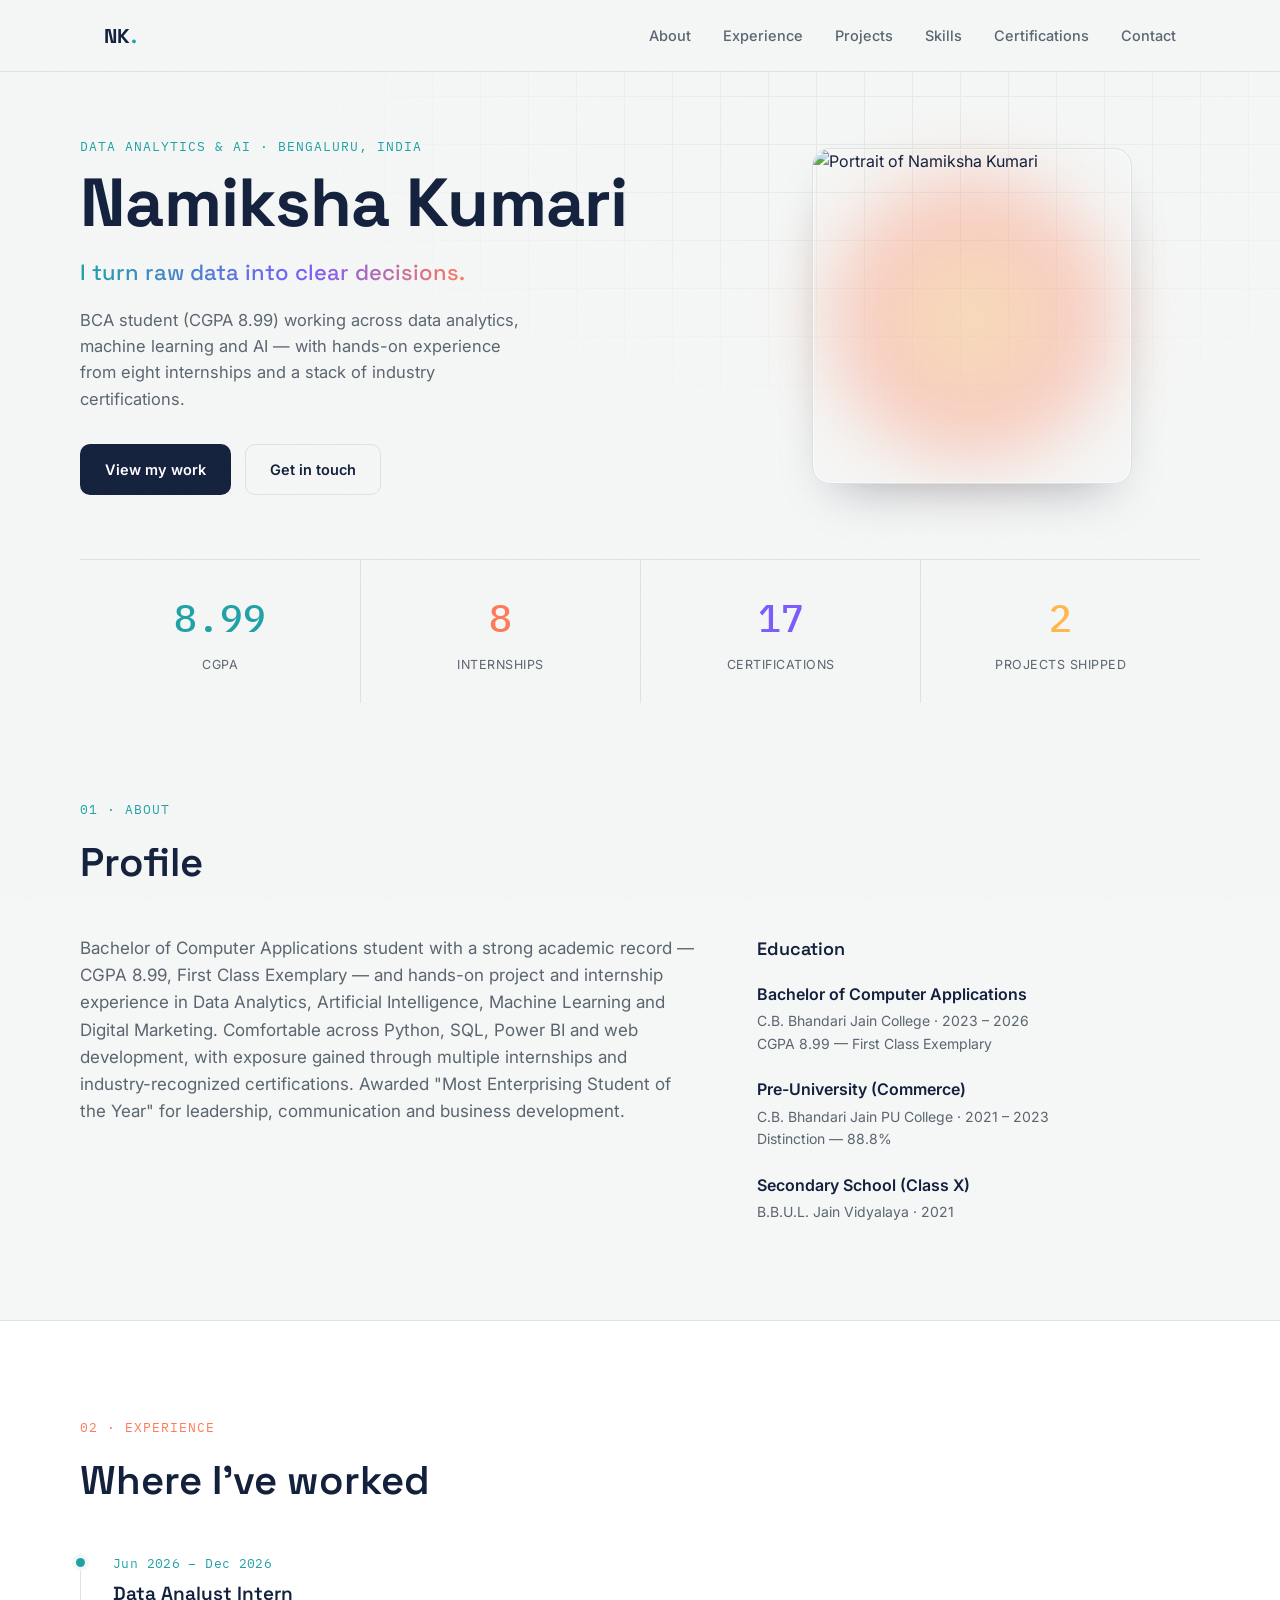
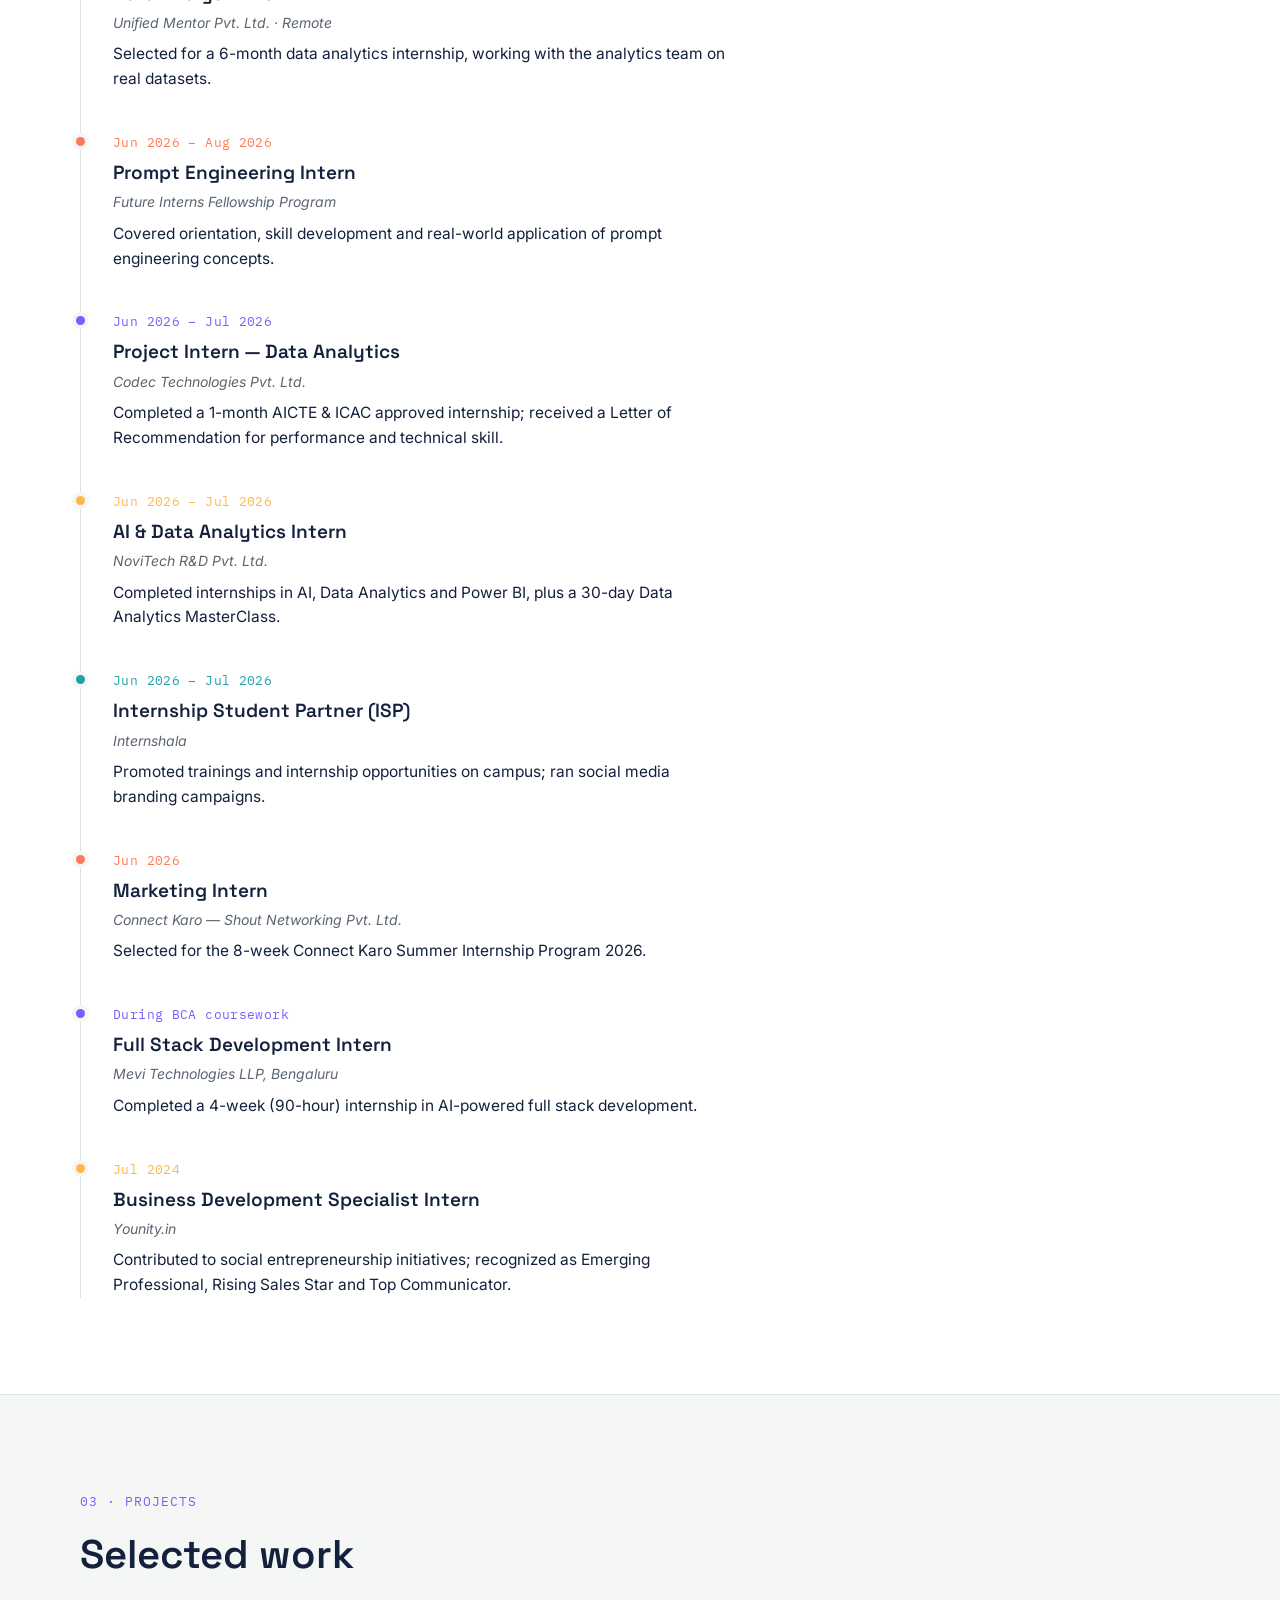
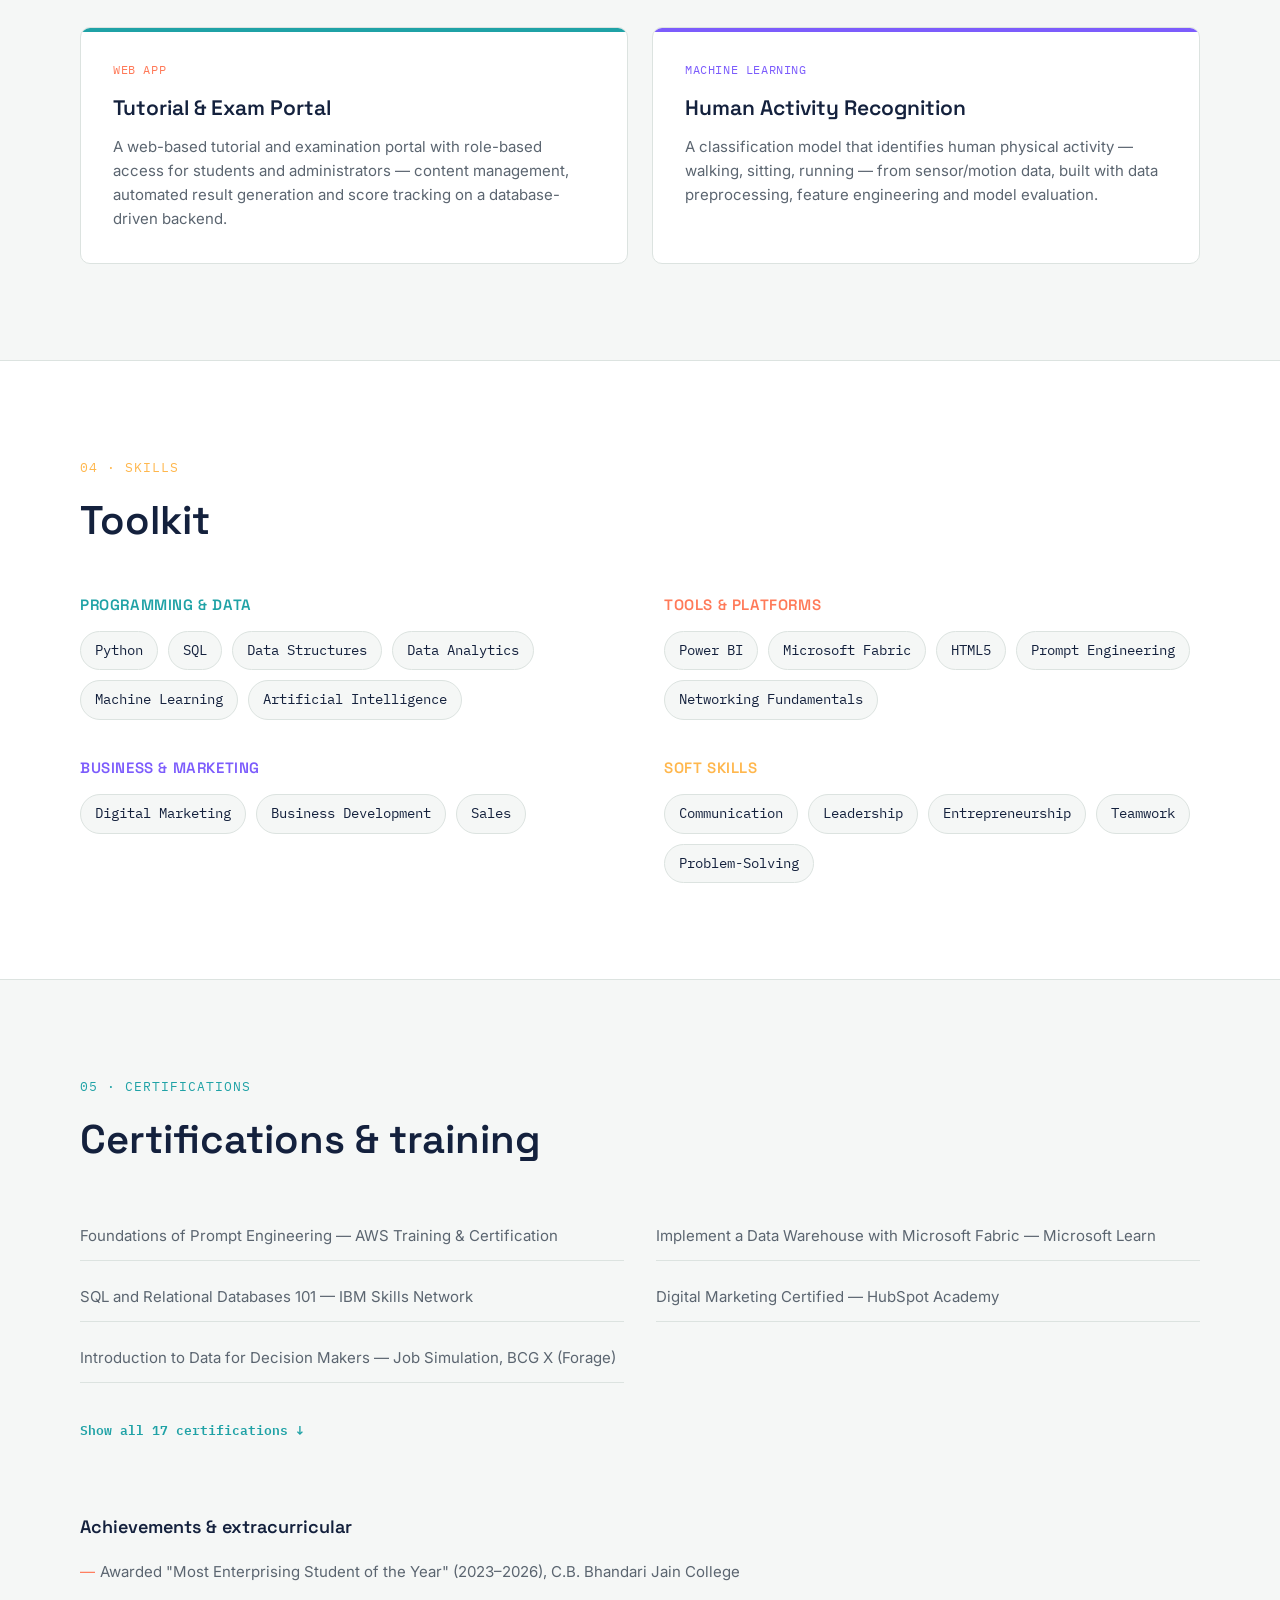
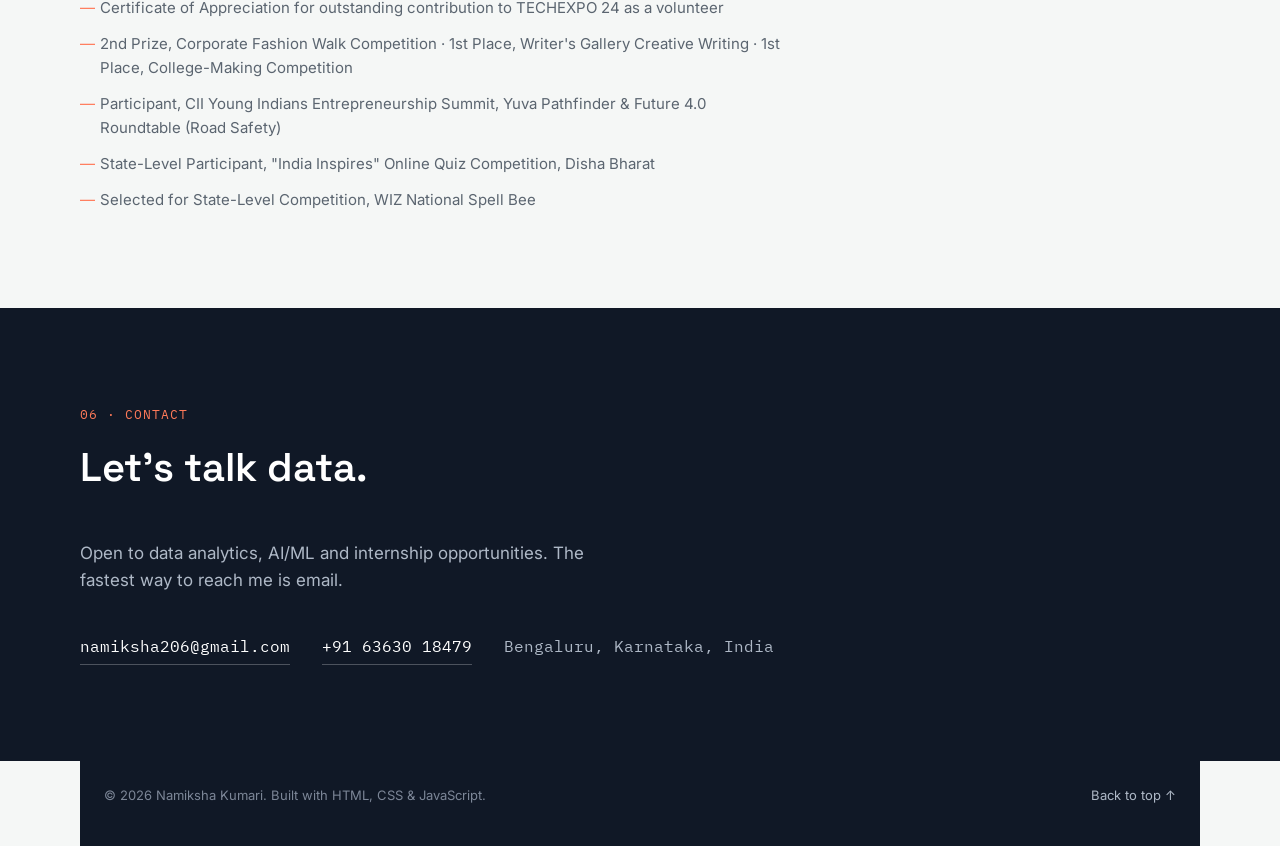
==== index.html @ ae010afa "Add files via upload" ====
<!DOCTYPE html>
<html lang="en">
<head>
<meta charset="UTF-8">
<meta name="viewport" content="width=device-width, initial-scale=1.0">
<title>Namiksha Kumari — Data Analytics &amp; AI</title>
<meta name="description" content="Portfolio of Namiksha Kumari — Data Analytics, AI &amp; Machine Learning student.">
<link rel="preconnect" href="https://fonts.googleapis.com">
<link href="https://fonts.googleapis.com/css2?family=Space+Grotesk:wght@500;600;700&family=Inter:wght@400;500;600&family=IBM+Plex+Mono:wght@400;500&display=swap" rel="stylesheet">
<link rel="stylesheet" href="style.css">
</head>
<body>

<div class="grain" aria-hidden="true"></div>

<header class="nav" id="nav">
  <div class="nav__inner">
    <a href="#top" class="nav__brand">NK<span class="nav__brand-dot">.</span></a>
    <nav class="nav__links" id="navLinks">
      <a href="#about" class="nav__link">About</a>
      <a href="#experience" class="nav__link">Experience</a>
      <a href="#projects" class="nav__link">Projects</a>
      <a href="#skills" class="nav__link">Skills</a>
      <a href="#certifications" class="nav__link">Certifications</a>
      <a href="#contact" class="nav__link">Contact</a>
    </nav>
    <button class="nav__toggle" id="navToggle" aria-label="Toggle menu" aria-expanded="false">
      <span></span><span></span><span></span>
    </button>
  </div>
</header>

<main>

  <!-- HERO -->
  <section class="hero" id="top">
    <div class="hero__grid" aria-hidden="true"></div>
    <div class="hero__inner">
      <div class="hero__text">
        <p class="eyebrow">Data Analytics &amp; AI · Bengaluru, India</p>
        <h1 class="hero__name">Namiksha Kumari</h1>
        <p class="hero__tagline">I turn raw data into clear decisions.</p>
        <p class="hero__sub">BCA student (CGPA 8.99) working across data analytics, machine learning and AI —
          with hands-on experience from eight internships and a stack of industry certifications.</p>
        <div class="hero__cta">
          <a href="#projects" class="btn btn--primary">View my work</a>
          <a href="#contact" class="btn btn--ghost">Get in touch</a>
        </div>
      </div>
      <div class="hero__figure">
        <div class="hero__photo-wrap">
          <img src="assets/profile.jpg" alt="Portrait of Namiksha Kumari" class="hero__photo">
        </div>
      </div>
    </div>

    <div class="kpi" id="kpi">
      <div class="kpi__item">
        <span class="kpi__num" data-count="8.99" data-decimals="2">0</span>
        <span class="kpi__label">CGPA</span>
      </div>
      <div class="kpi__item">
        <span class="kpi__num" data-count="8">0</span>
        <span class="kpi__label">Internships</span>
      </div>
      <div class="kpi__item">
        <span class="kpi__num" data-count="17">0</span>
        <span class="kpi__label">Certifications</span>
      </div>
      <div class="kpi__item">
        <span class="kpi__num" data-count="2">0</span>
        <span class="kpi__label">Projects Shipped</span>
      </div>
    </div>
  </section>

  <!-- ABOUT -->
  <section class="section" id="about">
    <div class="section__inner">
      <p class="eyebrow">01 · About</p>
      <h2 class="section__title">Profile</h2>
      <div class="about__grid">
        <p class="about__text reveal">
          Bachelor of Computer Applications student with a strong academic record — CGPA 8.99, First Class
          Exemplary — and hands-on project and internship experience in Data Analytics, Artificial Intelligence,
          Machine Learning and Digital Marketing. Comfortable across Python, SQL, Power BI and web development,
          with exposure gained through multiple internships and industry-recognized certifications. Awarded
          "Most Enterprising Student of the Year" for leadership, communication and business development.
        </p>
        <div class="about__education reveal">
          <h3 class="about__sub-title">Education</h3>
          <ul class="edu-list">
            <li>
              <p class="edu-list__title">Bachelor of Computer Applications</p>
              <p class="edu-list__meta">C.B. Bhandari Jain College · 2023 – 2026</p>
              <p class="edu-list__meta">CGPA 8.99 — First Class Exemplary</p>
            </li>
            <li>
              <p class="edu-list__title">Pre-University (Commerce)</p>
              <p class="edu-list__meta">C.B. Bhandari Jain PU College · 2021 – 2023</p>
              <p class="edu-list__meta">Distinction — 88.8%</p>
            </li>
            <li>
              <p class="edu-list__title">Secondary School (Class X)</p>
              <p class="edu-list__meta">B.B.U.L. Jain Vidyalaya · 2021</p>
            </li>
          </ul>
        </div>
      </div>
    </div>
  </section>

  <!-- EXPERIENCE -->
  <section class="section section--tint" id="experience">
    <div class="section__inner">
      <p class="eyebrow">02 · Experience</p>
      <h2 class="section__title">Where I've worked</h2>

      <ol class="timeline" id="timeline">
        <li class="timeline__item reveal">
          <div class="timeline__date">Jun 2026 – Dec 2026</div>
          <div class="timeline__body">
            <h3>Data Analyst Intern</h3>
            <p class="timeline__org">Unified Mentor Pvt. Ltd. · Remote</p>
            <p>Selected for a 6-month data analytics internship, working with the analytics team on real datasets.</p>
          </div>
        </li>
        <li class="timeline__item reveal">
          <div class="timeline__date">Jun 2026 – Aug 2026</div>
          <div class="timeline__body">
            <h3>Prompt Engineering Intern</h3>
            <p class="timeline__org">Future Interns Fellowship Program</p>
            <p>Covered orientation, skill development and real-world application of prompt engineering concepts.</p>
          </div>
        </li>
        <li class="timeline__item reveal">
          <div class="timeline__date">Jun 2026 – Jul 2026</div>
          <div class="timeline__body">
            <h3>Project Intern — Data Analytics</h3>
            <p class="timeline__org">Codec Technologies Pvt. Ltd.</p>
            <p>Completed a 1-month AICTE &amp; ICAC approved internship; received a Letter of Recommendation for
              performance and technical skill.</p>
          </div>
        </li>
        <li class="timeline__item reveal">
          <div class="timeline__date">Jun 2026 – Jul 2026</div>
          <div class="timeline__body">
            <h3>AI &amp; Data Analytics Intern</h3>
            <p class="timeline__org">NoviTech R&amp;D Pvt. Ltd.</p>
            <p>Completed internships in AI, Data Analytics and Power BI, plus a 30-day Data Analytics MasterClass.</p>
          </div>
        </li>
        <li class="timeline__item reveal">
          <div class="timeline__date">Jun 2026 – Jul 2026</div>
          <div class="timeline__body">
            <h3>Internship Student Partner (ISP)</h3>
            <p class="timeline__org">Internshala</p>
            <p>Promoted trainings and internship opportunities on campus; ran social media branding campaigns.</p>
          </div>
        </li>
        <li class="timeline__item reveal">
          <div class="timeline__date">Jun 2026</div>
          <div class="timeline__body">
            <h3>Marketing Intern</h3>
            <p class="timeline__org">Connect Karo — Shout Networking Pvt. Ltd.</p>
            <p>Selected for the 8-week Connect Karo Summer Internship Program 2026.</p>
          </div>
        </li>
        <li class="timeline__item reveal">
          <div class="timeline__date">During BCA coursework</div>
          <div class="timeline__body">
            <h3>Full Stack Development Intern</h3>
            <p class="timeline__org">Mevi Technologies LLP, Bengaluru</p>
            <p>Completed a 4-week (90-hour) internship in AI-powered full stack development.</p>
          </div>
        </li>
        <li class="timeline__item reveal">
          <div class="timeline__date">Jul 2024</div>
          <div class="timeline__body">
            <h3>Business Development Specialist Intern</h3>
            <p class="timeline__org">Younity.in</p>
            <p>Contributed to social entrepreneurship initiatives; recognized as Emerging Professional, Rising
              Sales Star and Top Communicator.</p>
          </div>
        </li>
      </ol>
    </div>
  </section>

  <!-- PROJECTS -->
  <section class="section" id="projects">
    <div class="section__inner">
      <p class="eyebrow">03 · Projects</p>
      <h2 class="section__title">Selected work</h2>
      <div class="cards">
        <article class="card reveal">
          <p class="card__tag">Web App</p>
          <h3 class="card__title">Tutorial &amp; Exam Portal</h3>
          <p class="card__text">A web-based tutorial and examination portal with role-based access for students
            and administrators — content management, automated result generation and score tracking on a
            database-driven backend.</p>
        </article>
        <article class="card reveal">
          <p class="card__tag">Machine Learning</p>
          <h3 class="card__title">Human Activity Recognition</h3>
          <p class="card__text">A classification model that identifies human physical activity — walking,
            sitting, running — from sensor/motion data, built with data preprocessing, feature engineering and
            model evaluation.</p>
        </article>
      </div>
    </div>
  </section>

  <!-- SKILLS -->
  <section class="section section--tint" id="skills">
    <div class="section__inner">
      <p class="eyebrow">04 · Skills</p>
      <h2 class="section__title">Toolkit</h2>
      <div class="skills">
        <div class="skills__group reveal">
          <h3>Programming &amp; Data</h3>
          <div class="chips">
            <span class="chip">Python</span>
            <span class="chip">SQL</span>
            <span class="chip">Data Structures</span>
            <span class="chip">Data Analytics</span>
            <span class="chip">Machine Learning</span>
            <span class="chip">Artificial Intelligence</span>
          </div>
        </div>
        <div class="skills__group reveal">
          <h3>Tools &amp; Platforms</h3>
          <div class="chips">
            <span class="chip">Power BI</span>
            <span class="chip">Microsoft Fabric</span>
            <span class="chip">HTML5</span>
            <span class="chip">Prompt Engineering</span>
            <span class="chip">Networking Fundamentals</span>
          </div>
        </div>
        <div class="skills__group reveal">
          <h3>Business &amp; Marketing</h3>
          <div class="chips">
            <span class="chip">Digital Marketing</span>
            <span class="chip">Business Development</span>
            <span class="chip">Sales</span>
          </div>
        </div>
        <div class="skills__group reveal">
          <h3>Soft Skills</h3>
          <div class="chips">
            <span class="chip">Communication</span>
            <span class="chip">Leadership</span>
            <span class="chip">Entrepreneurship</span>
            <span class="chip">Teamwork</span>
            <span class="chip">Problem-Solving</span>
          </div>
        </div>
      </div>
    </div>
  </section>

  <!-- CERTIFICATIONS -->
  <section class="section" id="certifications">
    <div class="section__inner">
      <p class="eyebrow">05 · Certifications</p>
      <h2 class="section__title">Certifications &amp; training</h2>

      <ul class="cert-list" id="certList">
        <li>Foundations of Prompt Engineering — AWS Training &amp; Certification</li>
        <li>Implement a Data Warehouse with Microsoft Fabric — Microsoft Learn</li>
        <li>SQL and Relational Databases 101 — IBM Skills Network</li>
        <li>Digital Marketing Certified — HubSpot Academy</li>
        <li>Introduction to Data for Decision Makers — Job Simulation, BCG X (Forage)</li>
        <li class="cert-list__extra">Data Visualisation: Empowering Business with Effective Insights — Tata (Forage)</li>
        <li class="cert-list__extra">GenAI Powered Data Analytics — Job Simulation, Tata (Forage)</li>
        <li class="cert-list__extra">Quantitative Research — Job Simulation, JPMorgan Chase &amp; Co. (Forage)</li>
        <li class="cert-list__extra">Markets Quantitative Analysis — Job Simulation, Citi (Forage)</li>
        <li class="cert-list__extra">Data Analytics Job Simulation — Deloitte (Forage)</li>
        <li class="cert-list__extra">Cyber Job Simulation — Deloitte (Forage)</li>
        <li class="cert-list__extra">AI For All (AI Aware Stage) — Intel &amp; CBSE, Digital India</li>
        <li class="cert-list__extra">30 Days Power BI Micro Course — SkillCourse</li>
        <li class="cert-list__extra">30 Days Python Micro Course — SkillCourse</li>
        <li class="cert-list__extra">AI Powered Digital Marketing Strategies Workshop — Digital Maven, Incanto Dynamics</li>
        <li class="cert-list__extra">Coding Camp: SQL, Data Structures, HTML5, Networking &amp; Power BI — Alpha Tech Academy (Grade A+)</li>
        <li class="cert-list__extra">Data Science and Machine Learning — Primax Eduacademy (Grade A)</li>
      </ul>
      <button class="btn btn--text" id="certToggle" aria-expanded="false">Show all 17 certifications ↓</button>

      <div class="achievements reveal">
        <h3 class="about__sub-title">Achievements &amp; extracurricular</h3>
        <ul class="achieve-list">
          <li>Awarded "Most Enterprising Student of the Year" (2023–2026), C.B. Bhandari Jain College</li>
          <li>Certificate of Appreciation for outstanding contribution to TECHEXPO 24 as a volunteer</li>
          <li>2nd Prize, Corporate Fashion Walk Competition · 1st Place, Writer's Gallery Creative Writing · 1st Place, College-Making Competition</li>
          <li>Participant, CII Young Indians Entrepreneurship Summit, Yuva Pathfinder &amp; Future 4.0 Roundtable (Road Safety)</li>
          <li>State-Level Participant, "India Inspires" Online Quiz Competition, Disha Bharat</li>
          <li>Selected for State-Level Competition, WIZ National Spell Bee</li>
        </ul>
      </div>
    </div>
  </section>

  <!-- CONTACT -->
  <section class="section section--dark" id="contact">
    <div class="section__inner">
      <p class="eyebrow eyebrow--light">06 · Contact</p>
      <h2 class="section__title section__title--light">Let's talk data.</h2>
      <p class="contact__text">
        Open to data analytics, AI/ML and internship opportunities. The fastest way to reach me is email.
      </p>
      <div class="contact__links">
        <a href="mailto:namiksha206@gmail.com" class="contact__link">namiksha206@gmail.com</a>
        <a href="tel:+916363018479" class="contact__link">+91 63630 18479</a>
        <span class="contact__link contact__link--static">Bengaluru, Karnataka, India</span>
      </div>
    </div>
  </section>

</main>

<footer class="footer">
  <p>© <span id="year"></span> Namiksha Kumari. Built with HTML, CSS &amp; JavaScript.</p>
  <a href="#top" class="footer__top">Back to top ↑</a>
</footer>

<script src="script.js"></script>
</body>
</html>
---- style.css ----
/* ============================================
   TOKENS
   ============================================ */
:root {
  --bg: #F5F7F6;
  --surface: #FFFFFF;
  --ink: #14213D;
  --muted: #5B6570;
  --accent: #1FA2A6;
  --accent-2: #FF7A59;
  --accent-3: #7C5CFC;
  --accent-4: #FFB74D;
  --line: #DCE3E0;
  --dark: #101826;
  --dark-surface: #16203099;

  --font-display: "Space Grotesk", sans-serif;
  --font-body: "Inter", sans-serif;
  --font-mono: "IBM Plex Mono", monospace;

  --radius: 10px;
  --max-w: 1120px;
  --nav-h: 72px;
}

* { box-sizing: border-box; }

html {
  scroll-behavior: smooth;
  scroll-padding-top: var(--nav-h);
}

@media (prefers-reduced-motion: reduce) {
  html { scroll-behavior: auto; }
  * { animation-duration: 0.001ms !important; transition-duration: 0.001ms !important; }
}

body {
  margin: 0;
  background: var(--bg);
  color: var(--ink);
  font-family: var(--font-body);
  font-size: 16px;
  line-height: 1.6;
  -webkit-font-smoothing: antialiased;
}

img { max-width: 100%; display: block; }

a { color: inherit; text-decoration: none; }

ul, ol { margin: 0; padding: 0; list-style: none; }

h1, h2, h3 { font-family: var(--font-display); margin: 0; }

p { margin: 0; }

::selection { background: var(--accent); color: #fff; }

:focus-visible {
  outline: 2px solid var(--accent);
  outline-offset: 3px;
}

/* faint grain/texture overlay for depth */
.grain {
  position: fixed;
  inset: 0;
  pointer-events: none;
  z-index: 999;
  opacity: 0.025;
  background-image: url("data:image/svg+xml,%3Csvg xmlns='http://www.w3.org/2000/svg' width='120' height='120'%3E%3Cfilter id='n'%3E%3CfeTurbulence type='fractalNoise' baseFrequency='0.9' numOctaves='2' stitchTiles='stitch'/%3E%3C/filter%3E%3Crect width='100%25' height='100%25' filter='url(%23n)'/%3E%3C/svg%3E");
}

.eyebrow {
  font-family: var(--font-mono);
  font-size: 12.5px;
  letter-spacing: 0.08em;
  text-transform: uppercase;
  color: var(--accent);
  margin-bottom: 12px;
}
.eyebrow--light { color: var(--accent-2); }

/* section-specific eyebrow colors: each section gets its own hue from the palette */
#about .eyebrow { color: var(--accent); }
#experience .eyebrow { color: var(--accent-2); }
#projects .eyebrow { color: var(--accent-3); }
#skills .eyebrow { color: var(--accent-4); }
#certifications .eyebrow { color: var(--accent); }

/* ============================================
   NAV
   ============================================ */
.nav {
  position: fixed;
  top: 0; left: 0; right: 0;
  height: var(--nav-h);
  z-index: 100;
  background: rgba(245, 247, 246, 0.82);
  backdrop-filter: blur(10px);
  border-bottom: 1px solid var(--line);
}
.nav__inner {
  max-width: var(--max-w);
  margin: 0 auto;
  height: 100%;
  padding: 0 24px;
  display: flex;
  align-items: center;
  justify-content: space-between;
}
.nav__brand {
  font-family: var(--font-display);
  font-weight: 700;
  font-size: 20px;
  letter-spacing: 0.02em;
}
.nav__brand-dot { color: var(--accent); }
.nav__links {
  display: flex;
  gap: 32px;
}
.nav__link {
  font-size: 14.5px;
  font-weight: 500;
  color: var(--muted);
  position: relative;
  padding: 4px 0;
  transition: color 0.2s ease;
}
.nav__link::after {
  content: "";
  position: absolute;
  left: 0; bottom: -2px;
  width: 0;
  height: 2px;
  background: var(--accent);
  transition: width 0.25s ease;
}
.nav__link:hover,
.nav__link.is-active { color: var(--ink); }
.nav__link:hover::after,
.nav__link.is-active::after { width: 100%; }

.nav__toggle {
  display: none;
  flex-direction: column;
  justify-content: center;
  gap: 5px;
  width: 32px;
  height: 32px;
  background: none;
  border: none;
  cursor: pointer;
}
.nav__toggle span {
  display: block;
  height: 2px;
  background: var(--ink);
  border-radius: 2px;
  transition: transform 0.25s ease, opacity 0.25s ease;
}
.nav__toggle[aria-expanded="true"] span:nth-child(1) { transform: translateY(7px) rotate(45deg); }
.nav__toggle[aria-expanded="true"] span:nth-child(2) { opacity: 0; }
.nav__toggle[aria-expanded="true"] span:nth-child(3) { transform: translateY(-7px) rotate(-45deg); }

/* ============================================
   BUTTONS
   ============================================ */
.btn {
  display: inline-flex;
  align-items: center;
  gap: 8px;
  padding: 13px 24px;
  border-radius: var(--radius);
  font-size: 14.5px;
  font-weight: 600;
  font-family: var(--font-body);
  border: 1px solid transparent;
  cursor: pointer;
  transition: transform 0.2s ease, background 0.2s ease, border-color 0.2s ease;
}
.btn:hover { transform: translateY(-2px); }
.btn--primary {
  background: var(--ink);
  color: #fff;
}
.btn--primary:hover {
  background: linear-gradient(100deg, var(--accent) 0%, var(--accent-3) 100%);
}
.btn--ghost {
  border-color: var(--line);
  color: var(--ink);
  background: transparent;
}
.btn--ghost:hover { border-color: var(--ink); }
.btn--text {
  background: none;
  border: none;
  padding: 8px 0;
  color: var(--accent);
  font-family: var(--font-mono);
  font-size: 13px;
  margin-top: 28px;
  display: block;
}
.btn--text:hover { color: var(--ink); }

/* ============================================
   HERO
   ============================================ */
.hero {
  position: relative;
  padding: calc(var(--nav-h) + 64px) 24px 0;
  overflow: hidden;
}
.hero__grid {
  position: absolute;
  inset: 0;
  background-image:
    linear-gradient(var(--line) 1px, transparent 1px),
    linear-gradient(90deg, var(--line) 1px, transparent 1px);
  background-size: 48px 48px;
  mask-image: radial-gradient(ellipse 70% 60% at 70% 20%, black 10%, transparent 70%);
  opacity: 0.6;
}
.hero__inner {
  position: relative;
  max-width: var(--max-w);
  margin: 0 auto;
  display: grid;
  grid-template-columns: 1.15fr 0.85fr;
  gap: 48px;
  align-items: center;
  padding-bottom: 64px;
}
.hero__name {
  font-size: clamp(40px, 6vw, 68px);
  font-weight: 700;
  line-height: 1.02;
  letter-spacing: -0.01em;
  margin-bottom: 18px;
}
.hero__tagline {
  font-family: var(--font-display);
  font-size: clamp(18px, 2.2vw, 22px);
  font-weight: 500;
  margin-bottom: 16px;
  background: linear-gradient(100deg, var(--accent) 0%, var(--accent-3) 60%, var(--accent-2) 100%);
  -webkit-background-clip: text;
  background-clip: text;
  color: transparent;
  display: inline-block;
}
.hero__sub {
  color: var(--muted);
  font-size: 16.5px;
  max-width: 46ch;
  margin-bottom: 32px;
}
.hero__cta { display: flex; gap: 14px; flex-wrap: wrap; }

.hero__figure { display: flex; justify-content: center; position: relative; }
.hero__figure::before {
  content: "";
  position: absolute;
  width: 340px;
  height: 340px;
  border-radius: 50%;
  background: radial-gradient(circle, var(--accent-4) 0%, var(--accent-2) 45%, transparent 72%);
  opacity: 0.35;
  filter: blur(30px);
  z-index: 0;
}
.hero__photo-wrap {
  position: relative;
  z-index: 1;
  width: min(320px, 80%);
  aspect-ratio: 1 / 1.05;
  border-radius: 18px;
  overflow: hidden;
  border: 1px solid var(--line);
  box-shadow: 0 24px 48px -24px rgba(20, 33, 61, 0.35);
}
.hero__photo-wrap::after {
  content: "";
  position: absolute;
  inset: 0;
  border-radius: 18px;
  box-shadow: inset 0 0 0 1px rgba(255,255,255,0.4);
}
.hero__photo {
  width: 100%;
  height: 100%;
  object-fit: cover;
}

/* KPI strip: the signature element */
.kpi {
  position: relative;
  max-width: var(--max-w);
  margin: 0 auto;
  border-top: 1px solid var(--line);
  display: grid;
  grid-template-columns: repeat(4, 1fr);
}
.kpi__item {
  padding: 28px 8px;
  text-align: center;
  border-left: 1px solid var(--line);
}
.kpi__item:first-child { border-left: none; }
.kpi__num {
  display: block;
  font-family: var(--font-mono);
  font-size: clamp(26px, 4vw, 38px);
  font-weight: 500;
  color: var(--ink);
}
.kpi__item:nth-child(1) .kpi__num { color: var(--accent); }
.kpi__item:nth-child(2) .kpi__num { color: var(--accent-2); }
.kpi__item:nth-child(3) .kpi__num { color: var(--accent-3); }
.kpi__item:nth-child(4) .kpi__num { color: var(--accent-4); }
.kpi__label {
  display: block;
  margin-top: 6px;
  font-size: 12.5px;
  letter-spacing: 0.04em;
  text-transform: uppercase;
  color: var(--muted);
}

/* ============================================
   SECTIONS (shared)
   ============================================ */
.section { padding: 96px 24px; }
.section--tint { background: var(--surface); border-top: 1px solid var(--line); border-bottom: 1px solid var(--line); }
.section__inner { max-width: var(--max-w); margin: 0 auto; }
.section__title {
  font-size: clamp(28px, 4vw, 40px);
  font-weight: 600;
  margin-bottom: 40px;
  max-width: 20ch;
}
.about__sub-title {
  font-family: var(--font-display);
  font-size: 18px;
  font-weight: 600;
  margin-bottom: 18px;
}

/* reveal-on-scroll */
.reveal {
  opacity: 0;
  transform: translateY(18px);
  transition: opacity 0.6s ease, transform 0.6s ease;
}
.reveal.is-visible {
  opacity: 1;
  transform: translateY(0);
}

/* ============================================
   ABOUT
   ============================================ */
.about__grid {
  display: grid;
  grid-template-columns: 1.4fr 1fr;
  gap: 56px;
}
.about__text { color: var(--muted); font-size: 17px; max-width: 58ch; }
.edu-list { display: flex; flex-direction: column; gap: 22px; }
.edu-list__title { font-weight: 600; margin-bottom: 3px; }
.edu-list__meta { font-size: 14px; color: var(--muted); }

/* ============================================
   TIMELINE
   ============================================ */
.timeline {
  position: relative;
  border-left: 1px solid var(--line);
  padding-left: 32px;
  display: flex;
  flex-direction: column;
  gap: 40px;
}
.timeline__item { position: relative; }
.timeline__item::before {
  content: "";
  position: absolute;
  left: -37.5px;
  top: 5px;
  width: 9px;
  height: 9px;
  border-radius: 50%;
  background: var(--accent);
  box-shadow: 0 0 0 4px var(--bg);
}
.timeline__item:nth-child(4n+1)::before { background: var(--accent); }
.timeline__item:nth-child(4n+2)::before { background: var(--accent-2); }
.timeline__item:nth-child(4n+3)::before { background: var(--accent-3); }
.timeline__item:nth-child(4n+4)::before { background: var(--accent-4); }

.timeline__date {
  font-family: var(--font-mono);
  font-size: 12.5px;
  color: var(--accent);
  margin-bottom: 6px;
  letter-spacing: 0.03em;
}
.timeline__item:nth-child(4n+1) .timeline__date { color: var(--accent); }
.timeline__item:nth-child(4n+2) .timeline__date { color: var(--accent-2); }
.timeline__item:nth-child(4n+3) .timeline__date { color: var(--accent-3); }
.timeline__item:nth-child(4n+4) .timeline__date { color: var(--accent-4); }
.timeline__body h3 { font-size: 19px; font-weight: 600; margin-bottom: 3px; }
.timeline__org { color: var(--muted); font-size: 14px; margin-bottom: 8px; font-style: italic; }
.timeline__body p:last-child { color: var(--ink); font-size: 15.5px; max-width: 62ch; }

/* ============================================
   PROJECT CARDS
   ============================================ */
.cards {
  display: grid;
  grid-template-columns: repeat(2, 1fr);
  gap: 24px;
}
.card {
  position: relative;
  background: var(--surface);
  border: 1px solid var(--line);
  border-radius: var(--radius);
  padding: 32px;
  overflow: hidden;
  transition: transform 0.25s ease, box-shadow 0.25s ease, border-color 0.25s ease;
}
.card::before {
  content: "";
  position: absolute;
  top: 0; left: 0; right: 0;
  height: 4px;
  background: var(--accent);
}
.card:nth-child(2)::before { background: var(--accent-3); }
.card:hover {
  transform: translateY(-4px);
  border-color: var(--accent);
  box-shadow: 0 20px 40px -28px rgba(20, 33, 61, 0.3);
}
.card__tag {
  font-family: var(--font-mono);
  font-size: 12px;
  color: var(--accent-2);
  text-transform: uppercase;
  letter-spacing: 0.05em;
  margin-bottom: 12px;
}
.card:nth-child(2) .card__tag { color: var(--accent-3); }
.card__title { font-size: 21px; font-weight: 600; margin-bottom: 10px; }
.card__text { color: var(--muted); font-size: 15px; }

/* ============================================
   SKILLS
   ============================================ */
.skills {
  display: grid;
  grid-template-columns: repeat(2, 1fr);
  gap: 36px 48px;
}
.skills__group {
  --group-color: var(--accent);
}
.skills__group:nth-child(1) { --group-color: var(--accent); }
.skills__group:nth-child(2) { --group-color: var(--accent-2); }
.skills__group:nth-child(3) { --group-color: var(--accent-3); }
.skills__group:nth-child(4) { --group-color: var(--accent-4); }

.skills__group h3 {
  font-size: 15px;
  font-weight: 600;
  color: var(--group-color);
  text-transform: uppercase;
  letter-spacing: 0.04em;
  margin-bottom: 14px;
}
.chips { display: flex; flex-wrap: wrap; gap: 10px; }
.chip {
  font-size: 13.5px;
  padding: 8px 14px;
  border-radius: 999px;
  border: 1px solid var(--line);
  background: var(--bg);
  font-family: var(--font-mono);
  transition: border-color 0.2s ease, color 0.2s ease, background 0.2s ease;
}
.chip:hover {
  border-color: var(--group-color);
  color: var(--group-color);
  background: var(--surface);
}

/* ============================================
   CERTIFICATIONS
   ============================================ */
.cert-list {
  display: grid;
  grid-template-columns: 1fr 1fr;
  gap: 12px 32px;
}
.cert-list li {
  font-size: 15px;
  color: var(--muted);
  padding: 12px 0;
  border-bottom: 1px solid var(--line);
}
.cert-list__extra {
  display: none;
}
.cert-list.is-expanded .cert-list__extra {
  display: block;
}
.achievements { margin-top: 64px; }
.achieve-list { display: flex; flex-direction: column; gap: 12px; max-width: 70ch; }
.achieve-list li {
  font-size: 15px;
  color: var(--muted);
  padding-left: 20px;
  position: relative;
}
.achieve-list li::before {
  content: "—";
  position: absolute;
  left: 0;
  color: var(--accent-2);
}

/* ============================================
   CONTACT
   ============================================ */
.section--dark {
  background: var(--dark);
  border-top: none;
}
.section__title--light { color: #fff; }
.contact__text {
  color: #AEB8C6;
  font-size: 17px;
  max-width: 50ch;
  margin-bottom: 40px;
}
.contact__links {
  display: flex;
  flex-wrap: wrap;
  gap: 16px 32px;
}
.contact__link {
  font-family: var(--font-mono);
  font-size: 16px;
  color: #fff;
  border-bottom: 1px solid rgba(255,255,255,0.25);
  padding-bottom: 4px;
  transition: color 0.2s ease, border-color 0.2s ease;
}
.contact__link:hover { color: var(--accent-2); border-color: var(--accent-2); }
.contact__link--static { border-bottom: none; color: #AEB8C6; }

/* ============================================
   FOOTER
   ============================================ */
.footer {
  background: var(--dark);
  color: #7C8697;
  padding: 24px 24px 40px;
  display: flex;
  justify-content: space-between;
  align-items: center;
  max-width: var(--max-w);
  margin: 0 auto;
  font-size: 13px;
}
.footer__top { color: #AEB8C6; }
.footer__top:hover { color: var(--accent-2); }

/* ============================================
   RESPONSIVE
   ============================================ */
@media (max-width: 860px) {
  .hero__inner { grid-template-columns: 1fr; }
  .hero__figure { order: -1; }
  .hero__photo-wrap { width: min(240px, 60%); margin: 0 auto; }
  .about__grid { grid-template-columns: 1fr; gap: 40px; }
  .cards { grid-template-columns: 1fr; }
  .skills { grid-template-columns: 1fr; }
  .cert-list { grid-template-columns: 1fr; }
  .kpi { grid-template-columns: repeat(2, 1fr); }
  .kpi__item:nth-child(3) { border-left: none; }
}

@media (max-width: 720px) {
  .nav__links {
    position: absolute;
    top: var(--nav-h);
    left: 0; right: 0;
    background: var(--bg);
    flex-direction: column;
    gap: 0;
    max-height: 0;
    overflow: hidden;
    border-bottom: 1px solid var(--line);
    transition: max-height 0.3s ease;
  }
  .nav__links.is-open { max-height: 400px; }
  .nav__link {
    padding: 16px 24px;
    border-bottom: 1px solid var(--line);
  }
  .nav__link::after { display: none; }
  .nav__toggle { display: flex; }
  .footer { flex-direction: column; gap: 12px; text-align: center; }
}
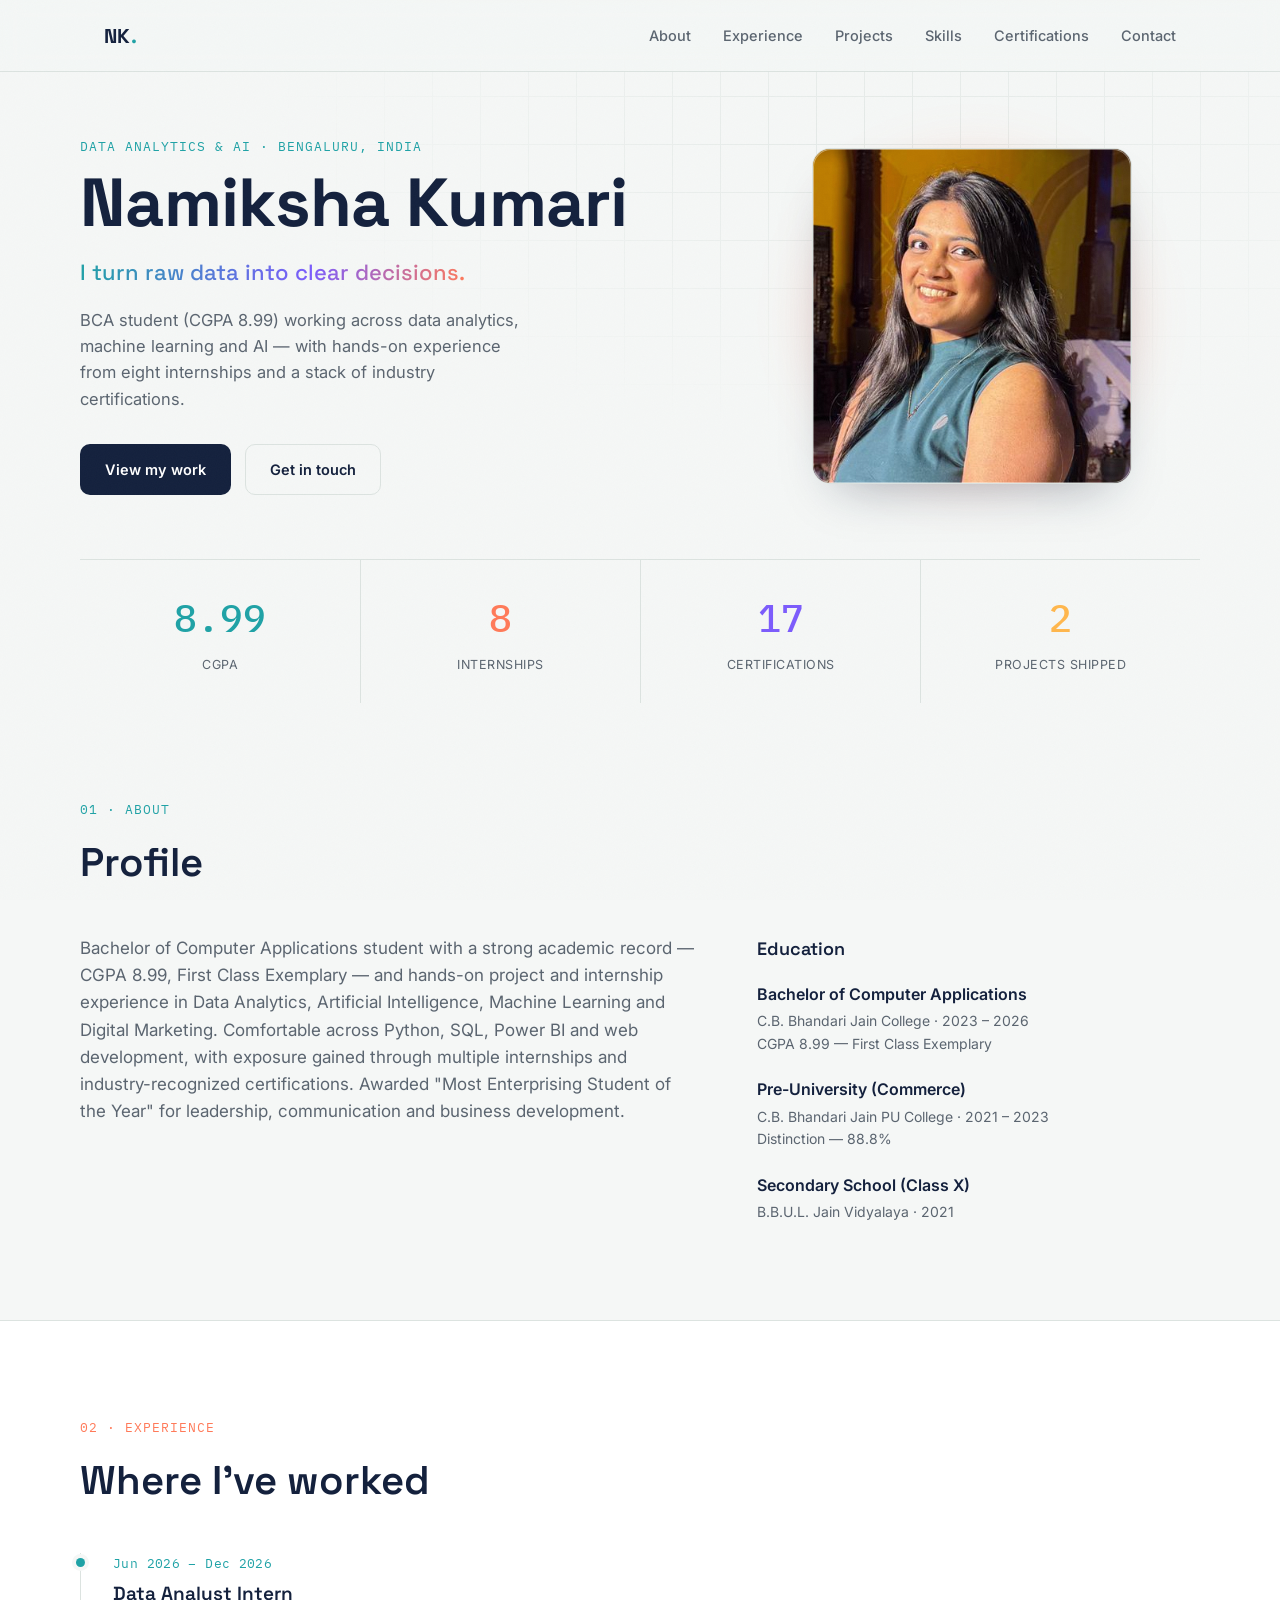
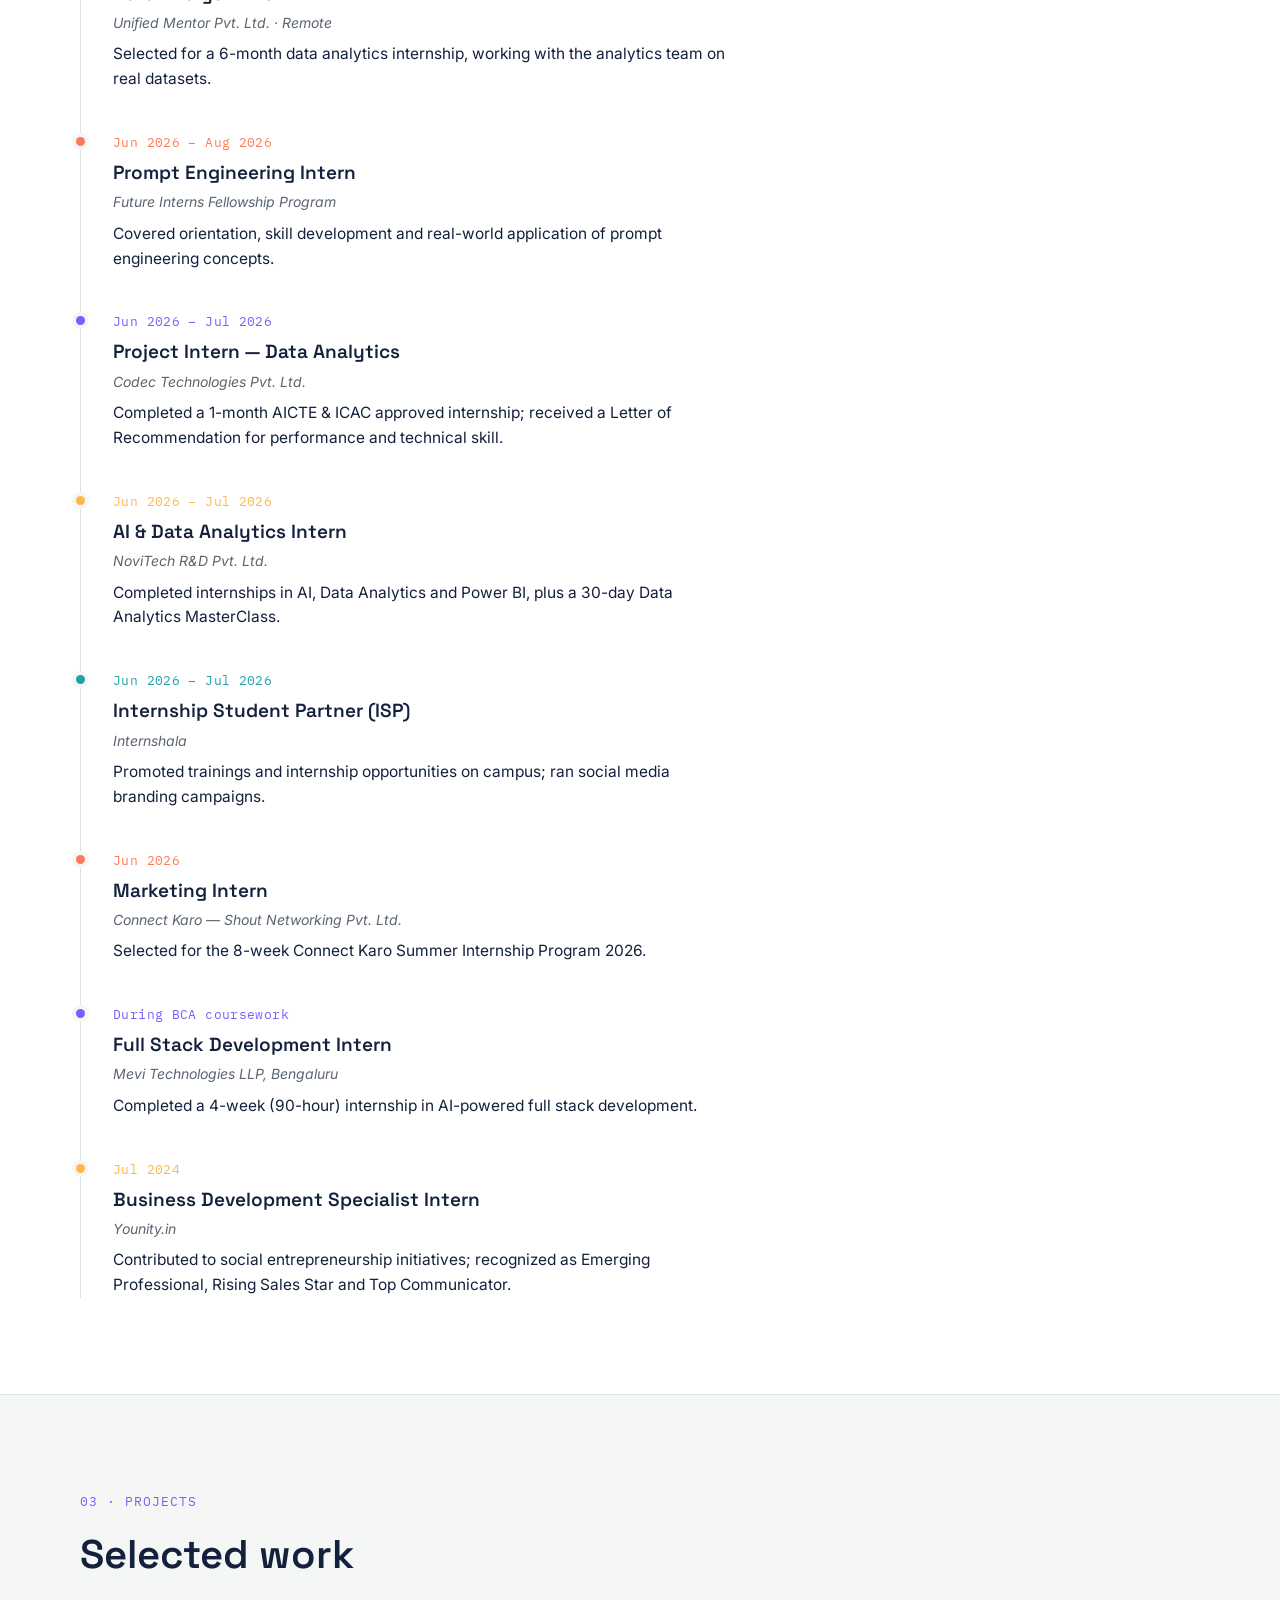
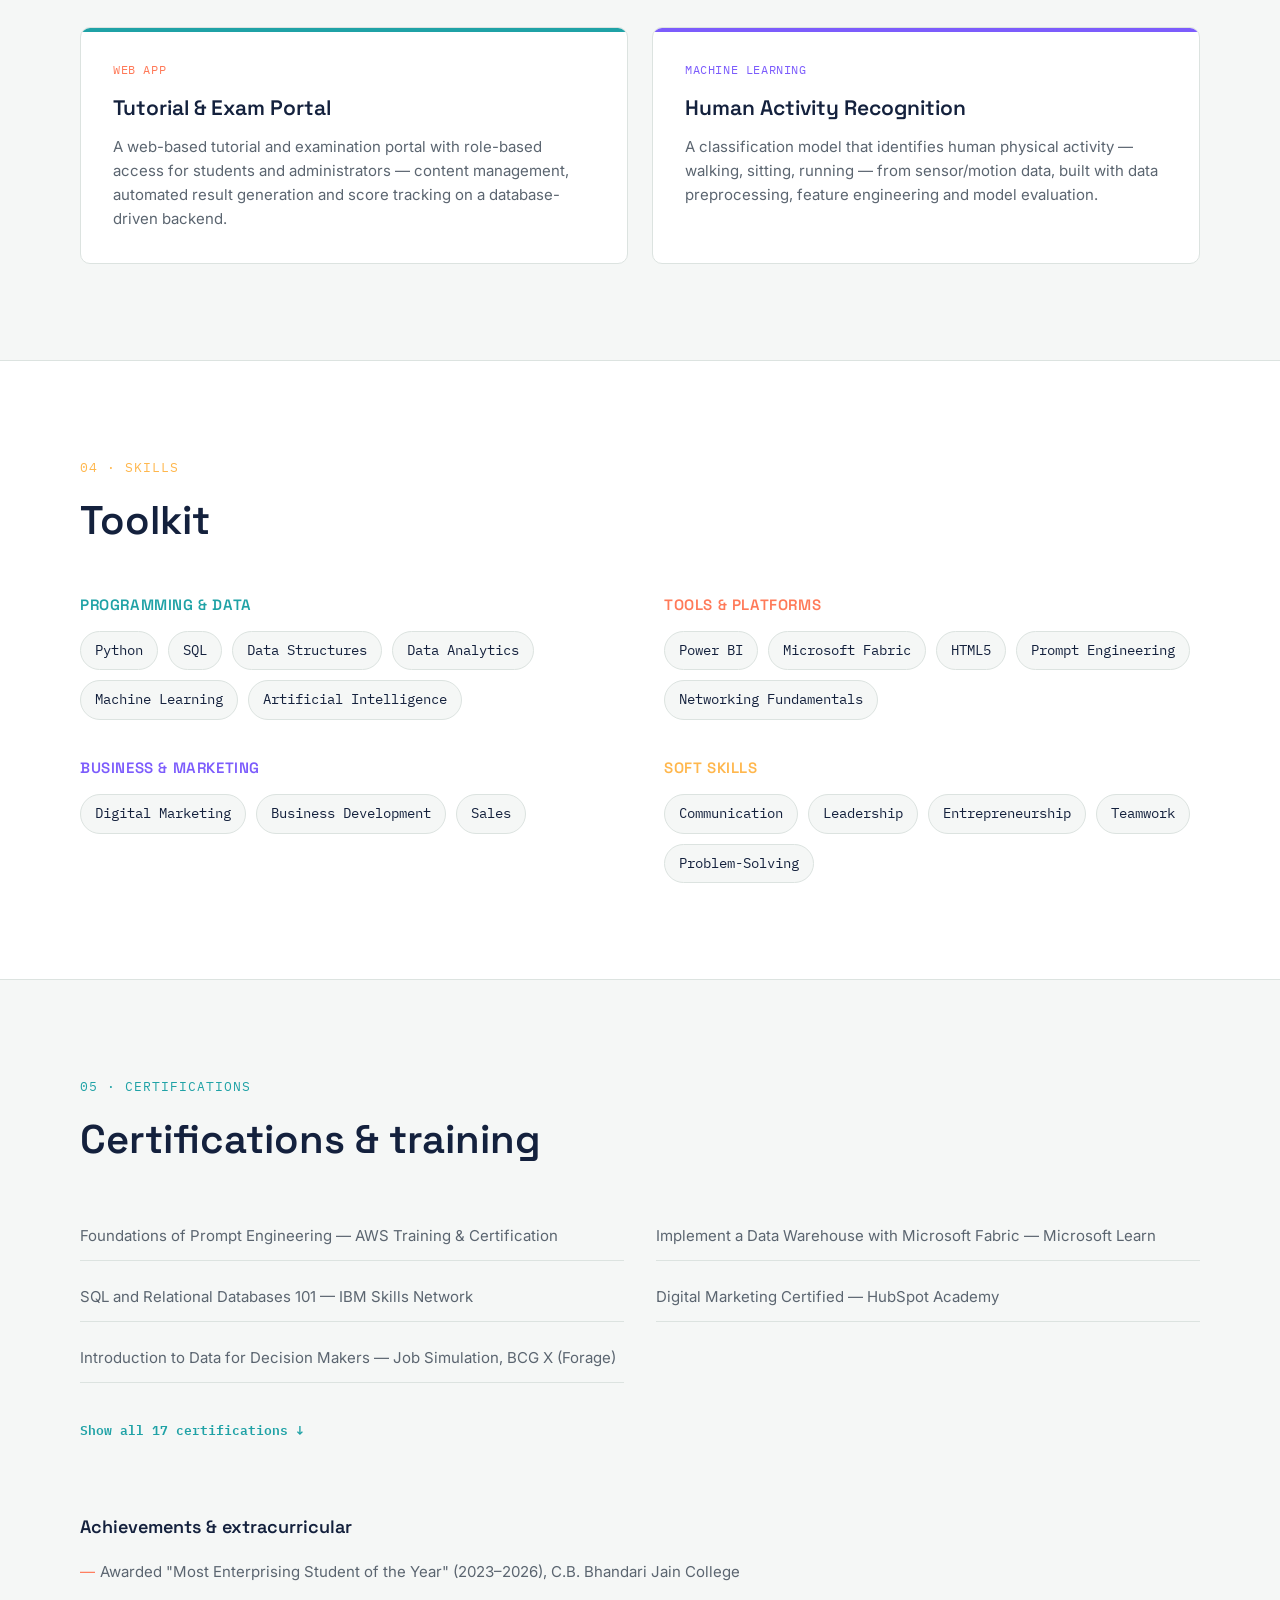
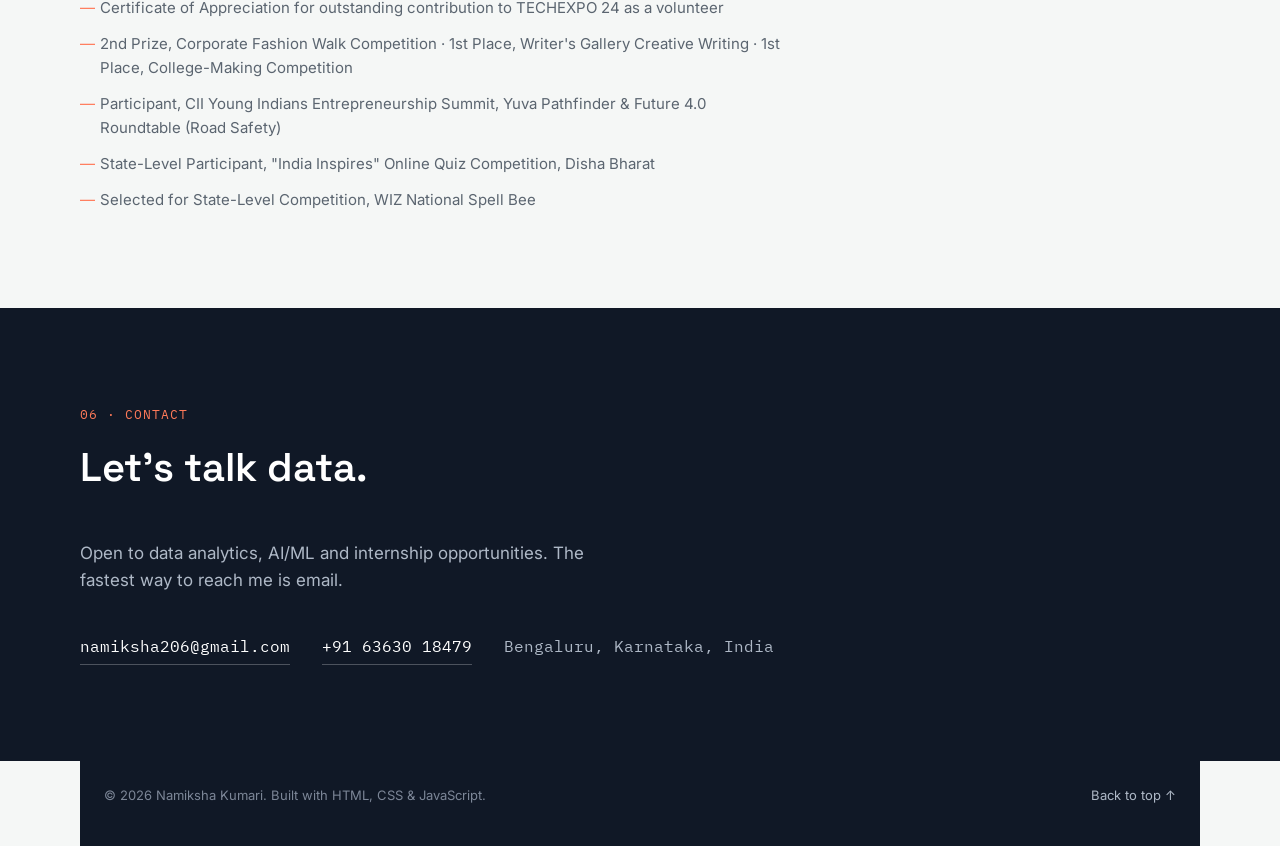
==== commit 8ee5e78e: "Add files via upload" ====
--- a/index.html
+++ b/index.html
@@ -49,7 +49,7 @@
       </div>
       <div class="hero__figure">
         <div class="hero__photo-wrap">
-          <img src="assets/profile.jpg" alt="Portrait of Namiksha Kumari" class="hero__photo">
+          <img src="profile.jpg" alt="Portrait of Namiksha Kumari" class="hero__photo">
         </div>
       </div>
     </div>
